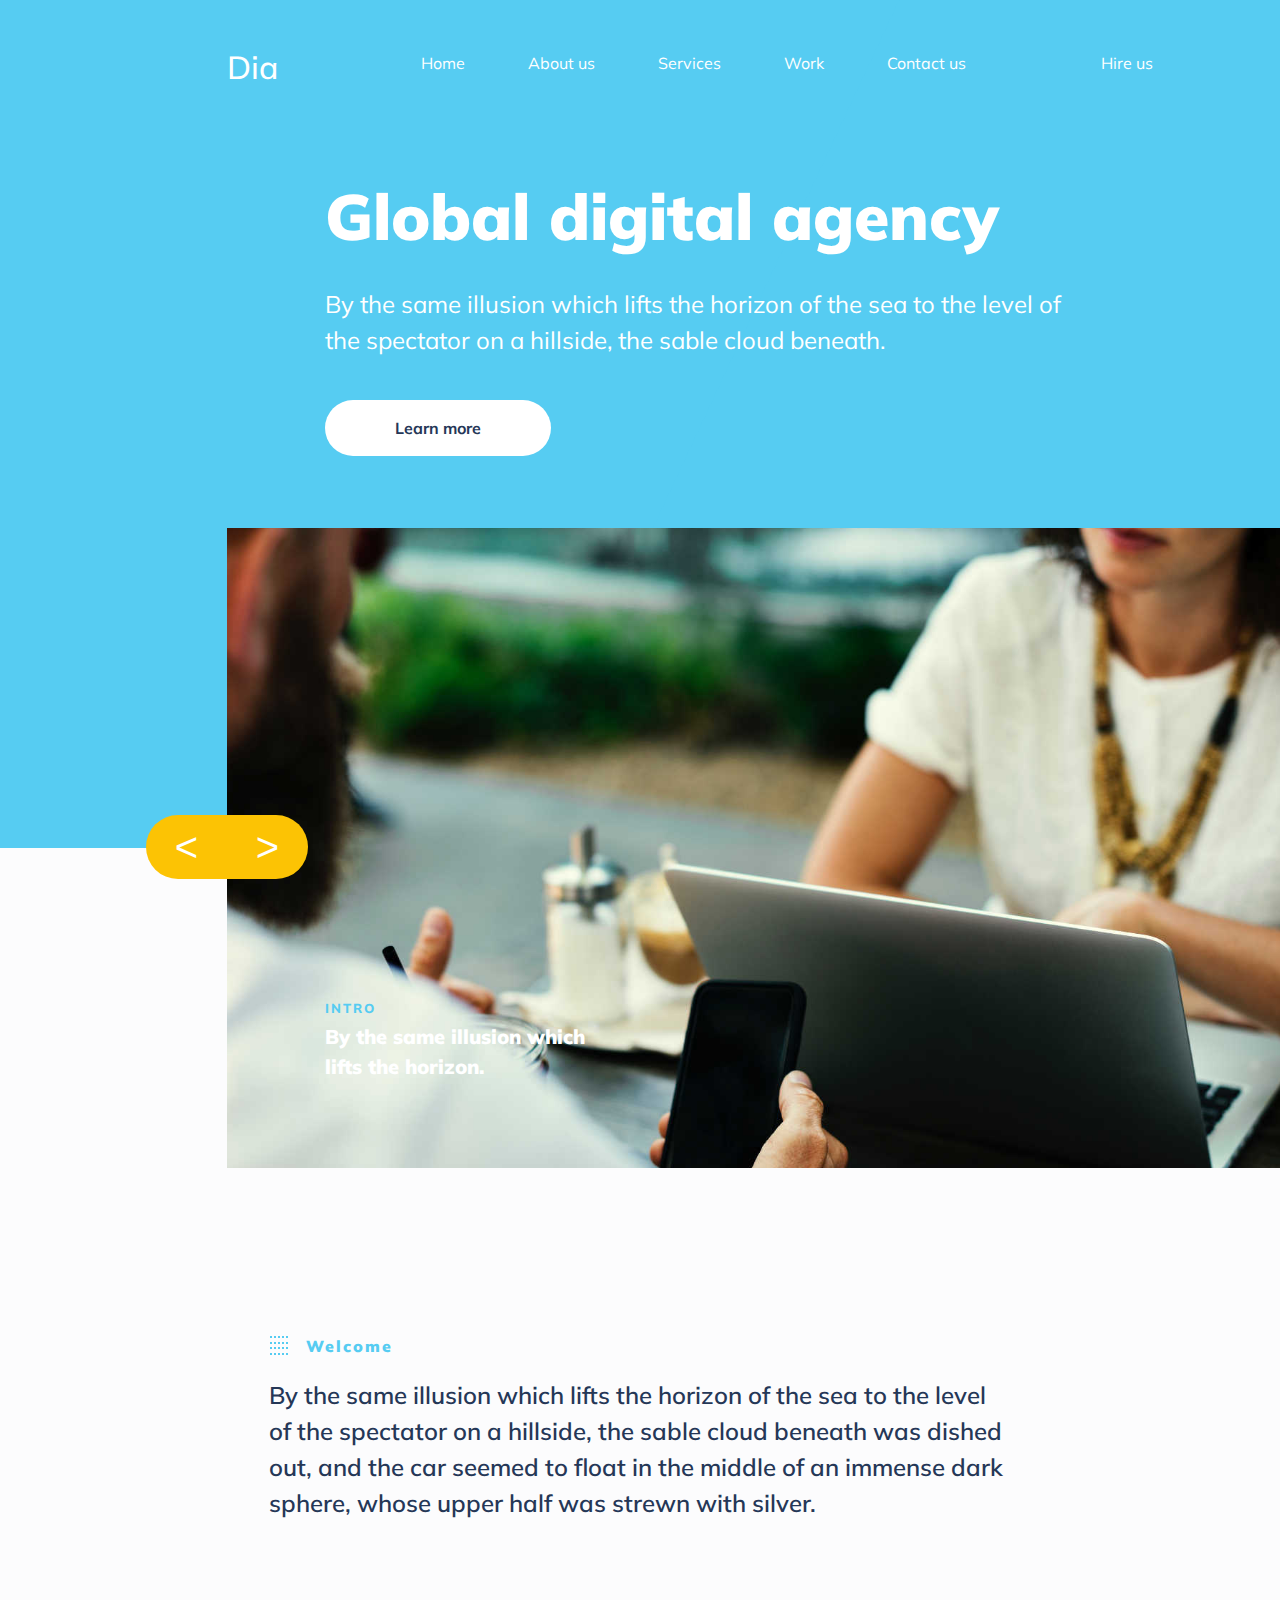
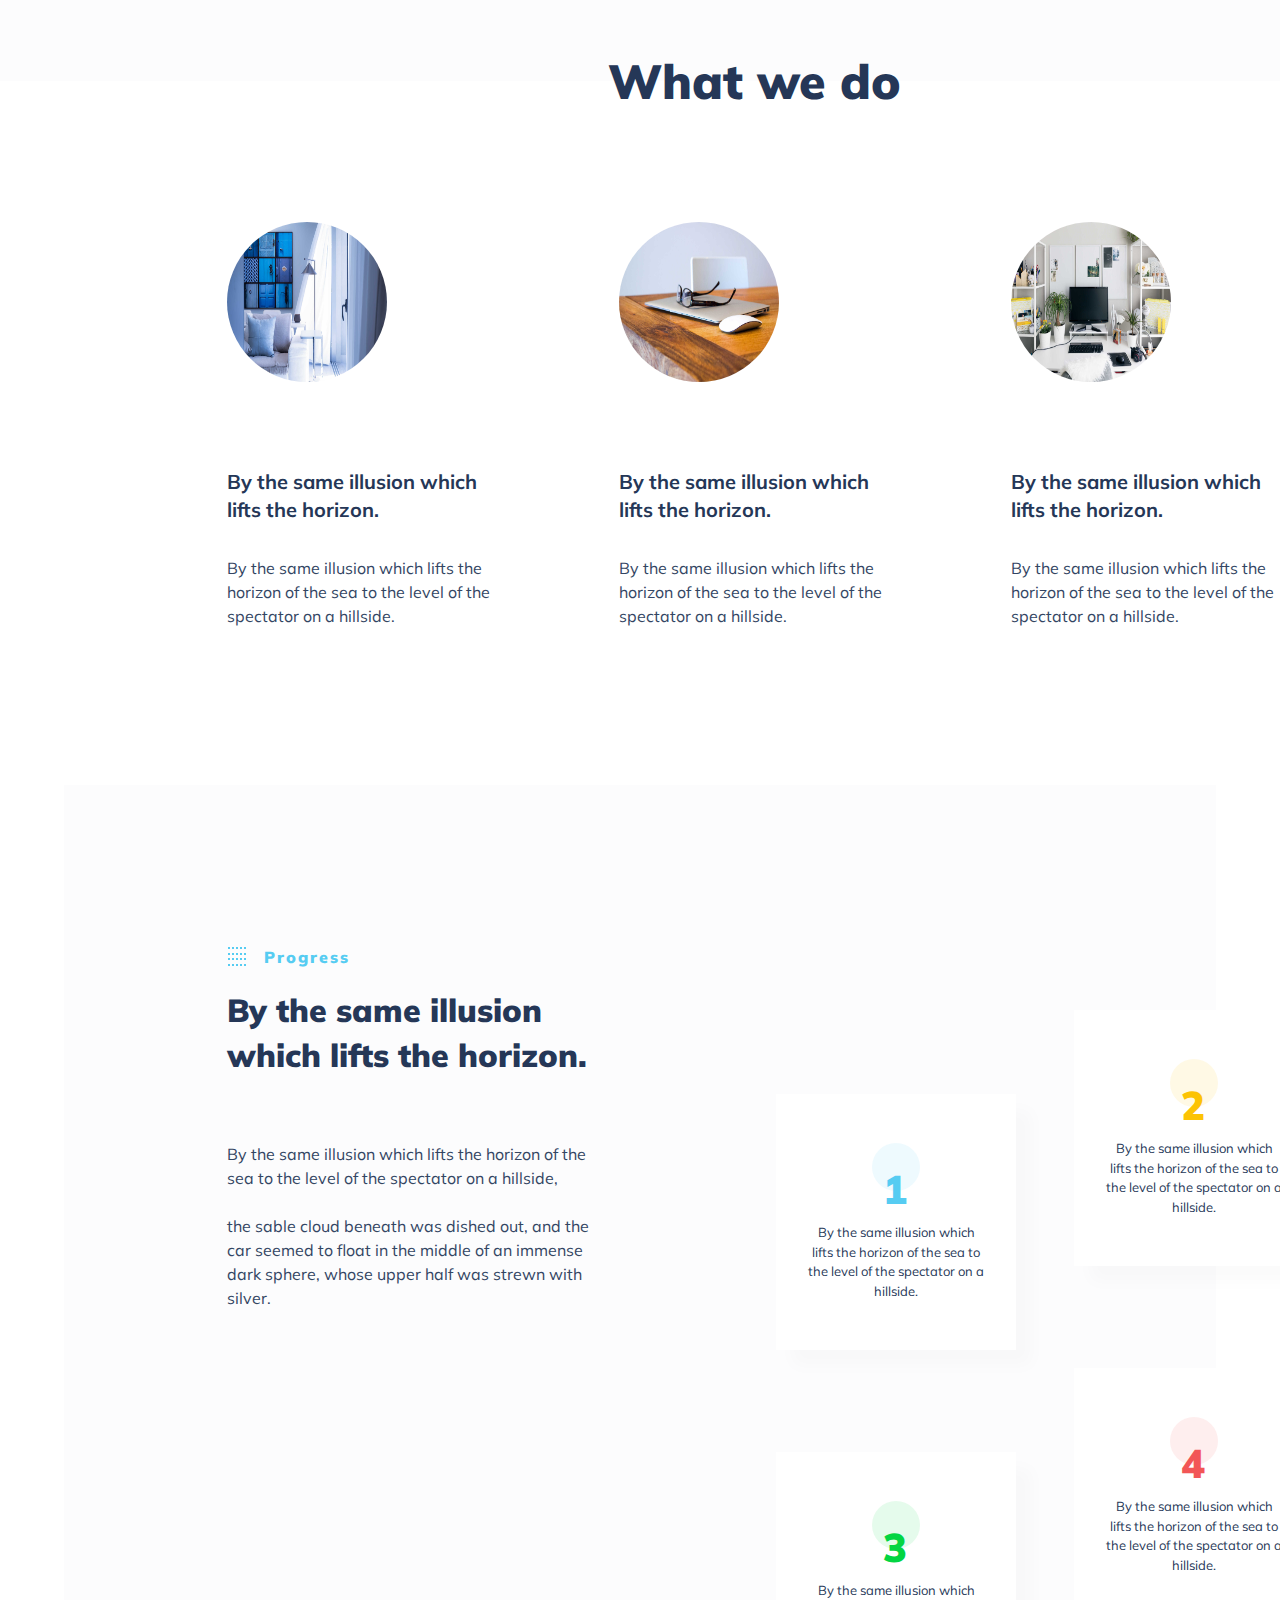
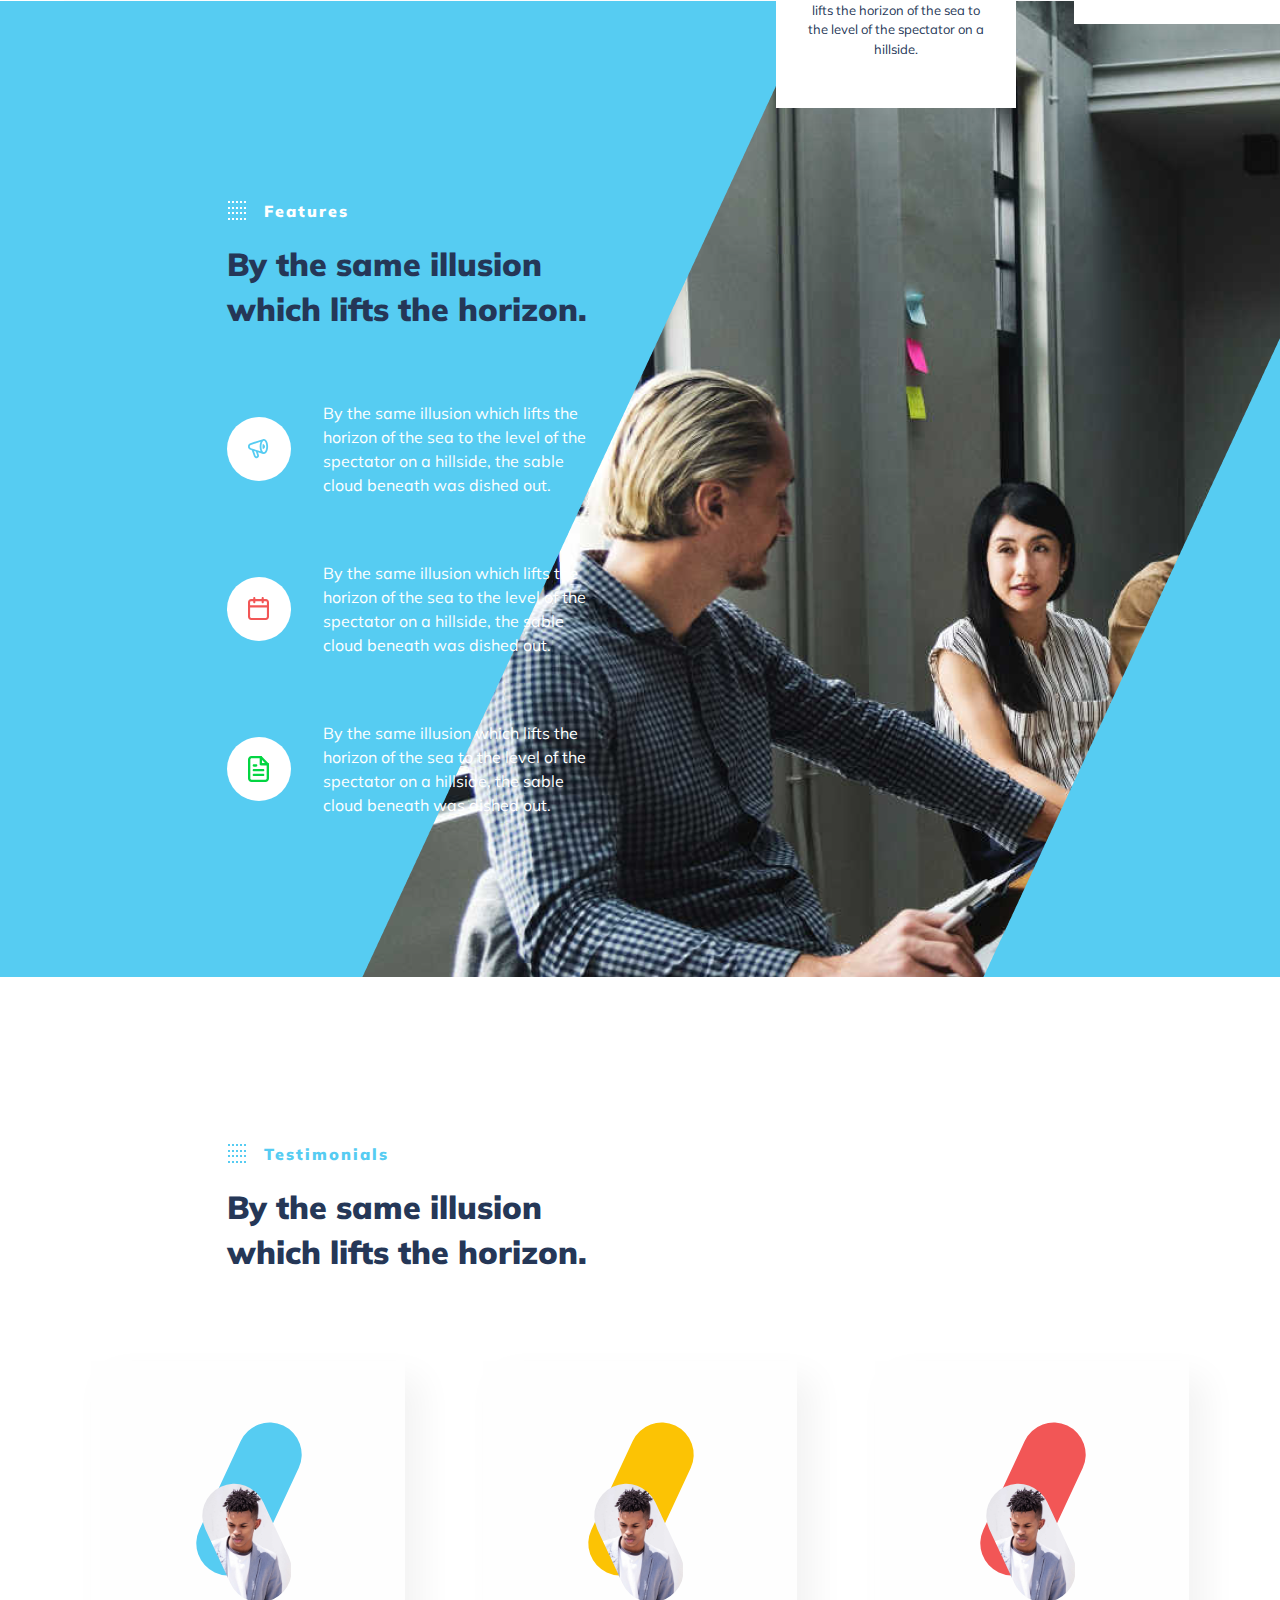
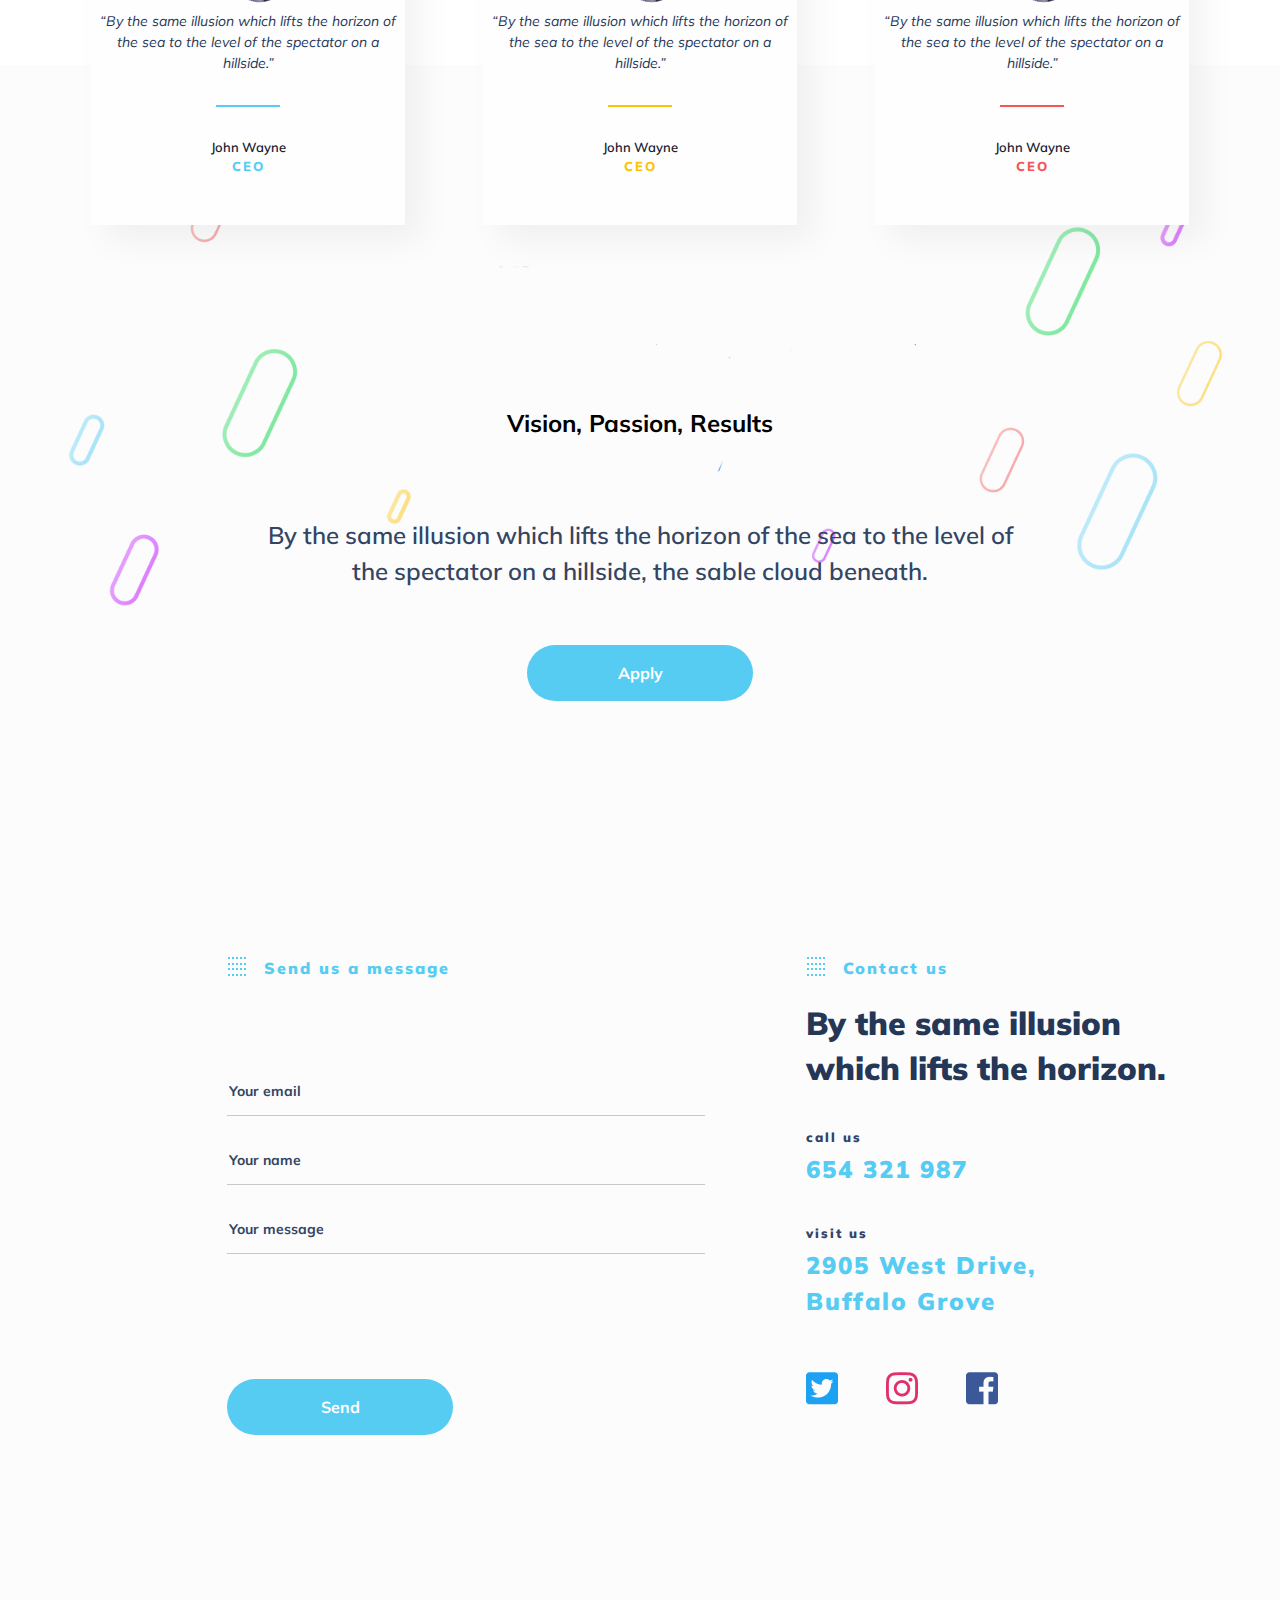
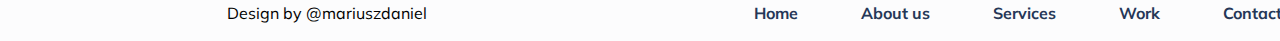
==== src/index.html @ e0211367 "Solution" ====
<!DOCTYPE html>
<html lang="en">
<head>
  <meta charset="UTF-8">
  <meta name="viewport"
    content="width=device-width,
      user-scalable=no,
      initial-scale=1.0,
      maximum-scale=1.0,
      minimum-scale=1.0">
  <meta http-equiv="X=UA-Compatible" content="ie=edge">
  <title>Dia</title>
  <link href="https://fonts.googleapis.com/css?family=Muli:400,600,700,800,900&display=swap" rel="stylesheet">
  <link rel="stylesheet" href="./style.css">
</head>
<body>
  <header class="header">
    <div class="header__box"></div>
    <nav class="nav header__nav">
      <a href="#" class="nav__link">Home</a>
      <a href="#" class="nav__link">About us</a>
      <a href="#" class="nav__link">Services</a>
      <a href="#" class="nav__link">Work</a>
      <a href="#" class="nav__link">Contact us</a>
      <a href="#" class="nav__link">Hire us</a>
    </nav>
    <h1 class="header__heading">Global digital agency</h1>
    <div class="header__text">
      By the same illusion which lifts the horizon of the sea to the level of the spectator on a hillside, the sable cloud beneath.
    </div>
    <div class="header__button">
      <button class="button"><a href="#">Learn more</a></button>
    </div>
    <div class="header__slider slider">
      <img class="slider__image" src="image/header/header.jpg">
      <div class="slider__intro">
        By the same illusion which lifts the horizon.
      </div>
      <div class="slider__buttons">
        <button class="slider__button slider__button_left">&lt;</button>
        <button class="slider__button slider__button_right">&gt;</button>
      </div>
      <div class="header__social-bar social-bar">
          <a href="#" class="social-bar__link">facebook</a>
          <a href="#" class="social-bar__link">twitter</a>
          <a href="#" class="social-bar__link">instagram</a>
      </div>
    </div>
    <div class="header__rotate"></div>
  </header>
  <main>
    <section class="welcome">
      <div class="heading welcome__heading">
        <svg height="21" width="21">
          <g fill="none" stroke="#56CCF2" stroke-width="2">
            <path stroke-dasharray="2,2" d="M1 1 l215 0" />
            <path stroke-dasharray="2,2" d="M1 7 l215 0" />
            <path stroke-dasharray="2,2" d="M1 12 l215 0" />
            <path stroke-dasharray="2,2" d="M1 18 l215 0" />
          </g>
          Sorry, your browser does not support inline SVG.
        </svg>
        <span class="heading__text">Welcome</span>
      </div>
      <div class="welcome__text">
          By the same illusion which lifts the horizon of the sea to the level of the spectator on a hillside, the sable cloud beneath was dished out, and the car seemed to float in the middle of an immense dark sphere, whose upper half was strewn with silver.
      </div>
    </section>
    <section class="">
      <div class="welcome__column column container">
        <div class="column__content">
          <img src="image/welcome/1.jpg" class="column__image" alt="tv">
          <h2 class="column__heading">By the same illusion which lifts the horizon.</h2>
          <p class="column__text">By the same illusion which lifts the horizon of the sea to the level of the spectator on a hillside.</p>
        </div>
        <div class="column__content">
          <img src="image/welcome/2.jpg" class="column__image" alt="laptop">
          <h2 class="column__heading">By the same illusion which lifts the horizon.</h2>
          <p class="column__text">By the same illusion which lifts the horizon of the sea to the level of the spectator on a hillside.</p>
        </div>
        <div class="column__content">
          <img src="image/welcome/3.jpg" class="column__image" alt="laptop">
          <h2 class="column__heading">By the same illusion which lifts the horizon.</h2>
          <p class="column__text">By the same illusion which lifts the horizon of the sea to the level of the spectator on a hillside.</p>
        </div>
      </div>       
    </section>

    <section class="progress">
      <div class="progress__main">
        <div class="heading">
          <svg height="21" width="21">
            <g fill="none" stroke="#56CCF2" stroke-width="2">
              <path stroke-dasharray="2,2" d="M1 1 l215 0" />
              <path stroke-dasharray="2,2" d="M1 7 l215 0" />
              <path stroke-dasharray="2,2" d="M1 12 l215 0" />
              <path stroke-dasharray="2,2" d="M1 18 l215 0" />
            </g>
            Sorry, your browser does not support inline SVG.
          </svg>
          <span class="heading__text">Progress</span>
        </div>
        <h1 class="small-heading progress__heading">By the same illusion which lifts the horizon.</h2>
        <p class="progress__text">By the same illusion which lifts the horizon of the sea to the level of the spectator on a hillside, <br><br>
            the sable cloud beneath was dished out, and the car seemed to float in the middle of an immense dark sphere, whose upper half was strewn with silver.
        </p>
      </div>
      <div class="progress__square-blocks square-blocks">
        <div class="square-blocks__square-block square-block">
          <div class="square-block__id square-block__blue">1</div>
          <div class="square-block__text">By the same illusion which lifts the horizon of the sea to the level of the spectator on a hillside.</div>
        </div>
        <div class="square-blocks__square-block square-block">
          <div class="square-block__id square-block__orange">2</div>
          <div class="square-block__text">By the same illusion which lifts the horizon of the sea to the level of the spectator on a hillside.</div>
        </div>
        <div class="square-blocks__square-block square-block">
          <div class="square-block__id square-block__green">3</div>
          <div class="square-block__text">By the same illusion which lifts the horizon of the sea to the level of the spectator on a hillside.</div>
        </div>
        <div class="square-blocks__square-block square-block">
          <div class="square-block__id square-block__red">4</div>
          <div class="square-block__text">By the same illusion which lifts the horizon of the sea to the level of the spectator on a hillside.</div>
        </div>        
      </div>      
    </section>

    <section class="features container">
        <div class="heading heading__white features__main-heading">
          <svg height="21" width="21">
            <g fill="none" stroke="#fff" stroke-width="2">
              <path stroke-dasharray="2,2" d="M1 1 l215 0" />
              <path stroke-dasharray="2,2" d="M1 7 l215 0" />
              <path stroke-dasharray="2,2" d="M1 12 l215 0" />
              <path stroke-dasharray="2,2" d="M1 18 l215 0" />
            </g>
            Sorry, your browser does not support inline SVG.
          </svg>
          <span class="heading__text">Features</span>
        </div>
        <h1 class="small-heading features__heading">By the same illusion which lifts the horizon.</h2>
        <div class="features__content">
          <div class="features__picktogram picktogram picktogram__union"></div>
          <div class="features__text">By the same illusion which lifts the horizon of the sea to the level of the spectator on a hillside, the sable cloud beneath was dished out.</div>
        </div>
        <div class="features__content">
          <div class="features__picktogram picktogram picktogram__calendar"></div>
          <div class="features__text">By the same illusion which lifts the horizon of the sea to the level of the spectator on a hillside, the sable cloud beneath was dished out.</div>
        </div>
        <div class="features__content">
          <div class="features__picktogram picktogram picktogram__file-text"></div>
          <div class="features__text">By the same illusion which lifts the horizon of the sea to the level of the spectator on a hillside, the sable cloud beneath was dished out.</div>
        </div>
    </section>
    <section class="testimonials">
      <div class="heading testimonials__main-heading container">
        <svg height="21" width="21">
          <g fill="none" stroke="#56CCF2" stroke-width="2">
            <path stroke-dasharray="2,2" d="M1 1 l215 0" />
            <path stroke-dasharray="2,2" d="M1 7 l215 0" />
            <path stroke-dasharray="2,2" d="M1 12 l215 0" />
            <path stroke-dasharray="2,2" d="M1 18 l215 0" />
          </g>
          Sorry, your browser does not support inline SVG.
        </svg>
        <span class="heading__text">Testimonials</span>
      </div>
      <h1 class="small-heading testimonials__heading container">By the same illusion which lifts the horizon.</h2>      
      <div class="people testimonials__people">
        <div class="people__card card">
          <div class="card__image">
            <div class="card__photo">
              <img src="image/testimonials/1.jpg" alt="John Wayne">             
            </div>
            <div class="card__decore card__blue"></div>
          </div>
          <div class="card__text">“By the same illusion which lifts the horizon of the sea to the level of the spectator on a hillside.”</div>
          <div class="card__line card__blue"></div>
          <p class="card__name">John Wayne</p>
          <p class="card__position card__blue">CEO</p>
        </div>
      
      <div class="people__card card">
        <div class="card__image">
          <div class="card__photo">
            <img src="image/testimonials/1.jpg" alt="John Wayne">            
          </div>          
          <div class="card__decore card__orange"></div>
        </div>
        <div class="card__text">“By the same illusion which lifts the horizon of the sea to the level of the spectator on a hillside.”</div>
        <div class="card__line card__orange"></div>
        <p class="card__name">John Wayne</p>
        <p class="card__position card__orange">CEO</p>
      </div>
      <div class="people__card card">
        <div class="card__image">
          <div class="card__photo">
            <img src="image/testimonials/1.jpg" alt="John Wayne">            
          </div>
          <div class="card__decore card__red"></div>
        </div>
        <div class="card__text">“By the same illusion which lifts the horizon of the sea to the level of the spectator on a hillside.”</div>
        <div class="card__line card__red"></div>
        <p class="card__name">John Wayne</p>
        <p class="card__position card__red">CEO</p>
      </div>  
    </div>          
    </section>
    <section class="apply">
      <h2 class="apply__heading">
        Vision, Passion, Results
      </h2>
      <div class="apply__text">
        By the same illusion which lifts the horizon of the sea to the level of
        the spectator on a hillside, the sable cloud beneath.
      </div>
      <button class="button"><a href="#">Apply</a></button>
    </section>
  </main>
  <footer class="footer container">
    <div class="footer__contact">
      <div class="heading footer__left-heading">
        <svg height="21" width="21">
          <g fill="none" stroke="#56CCF2" stroke-width="2">
            <path stroke-dasharray="2,2" d="M1 1 l215 0" />
            <path stroke-dasharray="2,2" d="M1 7 l215 0" />
            <path stroke-dasharray="2,2" d="M1 12 l215 0" />
            <path stroke-dasharray="2,2" d="M1 18 l215 0" />
          </g>
          Sorry, your browser does not support inline SVG.
        </svg>
        <span class="heading__text">Send us a message</span>
      </div>
      <form action="" class="form footer__form">
        <input type="email" class="form__input" placeholder="Your email">
        <input type="text" class="form__input" placeholder="Your name">
        <input type="text" class="form__input" placeholder="Your message">
        <button type="submit"  class="button footer__button">Send</button>
      </form>
    </div>
    <div class="footer__info">
      <div class="heading footer__right-heading">
        <svg height="21" width="21">
          <g fill="none" stroke="#56CCF2" stroke-width="2">
            <path stroke-dasharray="2,2" d="M1 1 l215 0" />
            <path stroke-dasharray="2,2" d="M1 7 l215 0" />
            <path stroke-dasharray="2,2" d="M1 12 l215 0" />
            <path stroke-dasharray="2,2" d="M1 18 l215 0" />
          </g>
          Sorry, your browser does not support inline SVG.
          </svg>
        <span class="heading__text">Contact us</span>
      </div>
      <h1 class="small-heading footer__heading">By the same illusion which lifts the horizon.</h2>      
      <p class="footer__item">
      <span class="footer__item-heading">call us</span>
      <br>
      654 321 987
      </p>
      <p class="footer__item">
        <span class="footer__item-heading">visit us</span>
        <br>
        2905 West Drive, 
        <br>Buffalo Grove
      </p>
      <div class="social-networks">
        <img src="image/footer/twitter-icon.png" alt="">
        <img src="image/footer/instagram-icon.png" alt="">
        <img src="image/footer/facebook-icon.png" alt="">
      </div>
    </div>
    <div class="footer__line">
      <p class="copyright">Design by @mariuszdaniel</p>
      <nav class="footer__nav">
        <ul>
          <li><a href="#">Home</a></li>
          <li><a href="#">About&nbsp;us</a></li>
          <li><a href="#">Services</a></li>
          <li><a href="#">Work</a></li>
          <li><a href="#">Contact&nbsp;us</a></li>
        </ul>
      </nav>
    </div>   
  </footer>
</body>
</html>
---- src/style.css ----
body {
  margin: 0;
  font-family: "Muli", sans-serif;
  line-height: 1.5;
  background-color: #fcfcfd;
}

a {
  text-decoration: none;
}

.container {
  padding-left: 227px;
}

.header {
  position: relative;
  flex-direction: column;
  align-items: center;
  color: #fff;
  line-height: 1.5;
  font-size: 24px;
  height: 1283px;
}
.header__nav {
  margin-top: 51px;
  margin-bottom: 85px;
  margin-left: 227px;
}
.header__nav::before {
  content: "Dia";
  font-size: 32px;
  font-weight: 500;
  margin-right: 143px;
  line-height: 1;
}
.header__heading {
  font-size: 64px;
  font-weight: 900;
  margin-bottom: 22px;
  margin-left: 325px;
}
.header__text {
  max-width: 754px;
  margin-left: 325px;
}
.header__button {
  margin-top: 42px;
  margin-left: 325px;
}
.header__button > .button {
  background-color: #fff;
}
.header__button > .button > a {
  color: #253757;
  font-family: "Muli", sans-serif;
  font-weight: bold;
}
.header__box {
  background-color: #56ccf2;
  height: 848px;
  width: 1029px;
  position: absolute;
  left: 0;
  top: -51px;
  z-index: -1;
}
.header__rotate {
  position: absolute;
  left: 583px;
  top: 627px;
  height: 600px;
  width: 1109px;
  transform: rotate(-65deg);
  transform-origin: top left;
  background-color: #56ccf2;
  z-index: -1;
}
.header__slider {
  position: absolute;
  width: 1146px;
  height: 640px;
  left: 227px;
  top: 477px;
}
.header__social-bar {
  position: absolute;
  top: 299px;
  left: 989px;
  width: 416px;
  height: 19px;
  transform: rotate(90deg);
}

.slider__image {
  position: relative;
  object-fit: cover;
  width: 100%;
  height: 100%;
}
.slider__intro {
  position: absolute;
  left: 98px;
  bottom: 86px;
  width: 264px;
  font-size: 20px;
  font-weight: 900;
}
.slider__intro::before {
  content: "Intro";
  font-size: 13px;
  font-weight: 800;
  line-height: 1.5;
  color: #56ccf2;
  letter-spacing: 2px;
  text-transform: uppercase;
  position: absolute;
  top: -23px;
}
.slider__buttons {
  position: absolute;
  width: 162px;
  height: 64px;
  border-radius: 50px;
  z-index: 1;
  left: -81px;
  top: 287px;
  display: flex;
}
.slider__button {
  width: 50%;
  border: none;
  background-color: #fcc304;
  color: #fff;
  font-size: 40px;
}
.slider__button:first-child {
  border-radius: 50px 0 0 50px;
}
.slider__button:last-child {
  border-radius: 0 50px 50px 0;
}

.welcome {
  display: flex;
  flex-direction: column;
  align-items: center;
}
.welcome__heading {
  width: 742px;
}
.welcome__text {
  max-width: 742px;
  font-size: 24px;
  color: #253757;
  font-weight: 600;
  margin-bottom: 160px;
}

.progress {
  border-left: 64px solid #fff;
  border-right: 64px solid #fff;
  padding-left: 163px;
  height: 816px;
  display: grid;
  grid-template-columns: auto auto;
  grid-gap: 187px;
}
.progress__main {
  padding-top: 160px;
  width: 362px;
}
.progress__heading {
  margin-top: 19px;
  margin-bottom: 64px;
}
.progress__text {
  font-size: 16px;
  color: #334563;
}

.features {
  height: 976px;
  background-color: #56ccf2;
  background-image: url(image/features/Bg-features.png);
  background-position: right;
  background-repeat: no-repeat;
}
.features__main-heading {
  padding-top: 198px;
}
.features__heading {
  margin-top: 19px;
  margin-bottom: 69px;
}
.features__content {
  display: flex;
  align-items: center;
  margin-bottom: 64px;
}
.features__picktogram {
  width: 64px;
  height: 64px;
  border-radius: 50%;
  background-color: #fff;
  margin-right: 32px;
}
.features__text {
  width: 263px;
  font-size: 16px;
  color: #fff;
}

.testimonials {
  height: 688px;
  background-color: #fff;
}
.testimonials__main-heading {
  padding-top: 165px;
}
.testimonials__heading {
  margin-top: 19px;
  margin-bottom: 86px;
}

.apply {
  background-color: #fcfcfd;
  background-image: url(image/footer/footer.png);
  background-repeat: no-repeat;
  background-position: 0 60px;
  background-size: contain;
  text-align: center;
  padding-top: 320px;
  padding-bottom: 255px;
  display: flex;
  flex-direction: column;
  align-items: center;
}
.apply__text {
  max-width: 754px;
  font-size: 24px;
  font-weight: 600;
  color: #334563;
  margin: 56px 0;
}
.apply > .button {
  background-color: #56ccf2;
}
.apply > .button > a {
  color: #fff;
  font-family: "Muli", sans-serif;
  font-weight: bold;
  font-size: 16px;
}

.form__input {
  display: block;
  width: 100%;
  line-height: 46px;
  margin-bottom: 20px;
  font-family: "Muli", sans-serif;
  font-size: 14px;
  font-weight: bold;
  color: #152032;
  background: none;
  border: none;
  border-bottom: 1px solid #c8c8c8;
}
.form__input::placeholder {
  color: #334563;
}

.nav {
  display: flex;
  justify-content: flex-start;
  font-size: 16px;
}
.nav__link {
  color: #fff;
  margin-right: 63px;
}
.nav__link:last-child {
  margin-right: 0;
  margin-left: 72px;
}
.nav__link:hover {
  border-bottom: 4px solid #fcc304;
}

.social-bar {
  display: flex;
  justify-content: space-between;
}
.social-bar__link {
  font-size: 13px;
  line-height: 1.5;
  letter-spacing: 2px;
  text-transform: uppercase;
  font-weight: 800;
  color: #253757;
}

.button {
  margin: 0;
  padding: 0;
  font-size: 16px;
  border-width: 0;
  border-radius: 64px;
  width: 226px;
  height: 56px;
}

.heading {
  display: flex;
  font-size: 16px;
  align-items: center;
  letter-spacing: 2px;
  justify-content: flex-start;
  color: #56ccf2;
  font-weight: 900;
  margin-bottom: 19px;
}
.heading__white {
  color: white;
}
.heading__text {
  padding-left: 16px;
  line-height: 24px;
}

.small-heading {
  width: 362px;
  font-size: 32px;
  line-height: 1.4;
  font-weight: 900;
  color: #253757;
}

.column {
  display: flex;
  align-items: center;
  position: relative;
  background-color: #fff;
  width: 100%;
  height: 704px;
}
.column__content {
  width: 264px;
  flex-direction: column;
  margin-right: 128px;
}
.column__content:last-child {
  margin-right: 0;
}
.column__image {
  width: 160px;
  height: 160px;
  margin-bottom: 64px;
  border-radius: 50%;
}
.column__heading {
  font-size: 20px;
  line-height: 1.4;
  color: #253757;
}
.column__text {
  font-size: 16px;
  color: #334563;
  margin-top: 32px;
}
.column::before {
  content: "What we do";
  font-size: 48px;
  line-height: 1;
  color: #253757;
  position: absolute;
  top: -24px;
  left: calc(50% - 280px);
  font-weight: 900;
  text-align: center;
  width: 561px;
}

.square-blocks {
  display: grid;
  grid-template-columns: 240px 240px;
  grid-template-rows: 340px 340px;
  grid-gap: 18px 58px;
  padding-top: 225px;
}

.square-block {
  display: flex;
  flex-direction: column;
  justify-content: center;
  align-items: center;
  height: 256px;
  width: 240px;
  background: #fff;
  box-shadow: 16px 16px 16px rgba(0, 0, 0, 0.02);
  z-index: 2;
}
.square-block:nth-child(odd) {
  align-self: flex-end;
}
.square-block__id {
  height: 48px;
  width: 48px;
  border-radius: 50%;
  margin-bottom: 32px;
  font-size: 40px;
  font-weight: 900;
  font-style: black;
  line-height: 92px;
  text-align: center;
  letter-spacing: 2px;
}
.square-block__blue {
  background-color: rgba(86, 204, 242, 0.1);
  color: #56ccf2;
}
.square-block__orange {
  background-color: rgba(252, 195, 4, 0.1);
  color: #fcc304;
}
.square-block__green {
  background-color: rgba(3, 213, 66, 0.1);
  color: #03d542;
}
.square-block__red {
  background-color: rgba(242, 86, 86, 0.1);
  color: #f25656;
}
.square-block__text {
  width: 176px;
  font-size: 13px;
  color: #253757;
  text-align: center;
}

.picktogram {
  background-position: center;
  background-size: 33%;
  background-repeat: no-repeat;
}
.picktogram__union {
  background-image: url(image/features/Union.svg);
}
.picktogram__calendar {
  background-image: url(image/features/calendar.svg);
}
.picktogram__file-text {
  background-image: url(image/features/file-text.svg);
}

.people {
  display: grid;
  grid-template-columns: repeat(3, 314px);
  grid-gap: 78px;
  justify-content: center;
}

.card {
  position: relative;
  width: 314px;
  height: 464px;
  background-color: #fefefe;
  box-shadow: 16px 16px 32px rgba(0, 0, 0, 0.05);
  text-align: center;
  display: flex;
  flex-direction: column;
  justify-content: center;
  align-items: center;
}
.card__image {
  position: relative;
  height: 196px;
  width: 126px;
}
.card__photo {
  position: absolute;
  bottom: 0;
  left: 30px;
  z-index: 2;
  height: 124px;
  width: 64px;
  overflow: hidden;
  border-radius: 500px;
  transform-origin: center;
  transform: rotate(-25deg);
}
.card__photo img {
  transform-origin: center;
  transform: rotate(25deg) scale(-1, 1);
  height: 120%;
  position: absolute;
  top: -10px;
  left: -25px;
}
.card__text {
  margin-top: 6px;
  font-size: 14px;
  color: #253757;
  font-style: italic;
}
.card p {
  margin: 0;
}
.card__decore {
  height: 162px;
  width: 64px;
  border-radius: 500px;
  transform: rotate(25deg);
  position: absolute;
  bottom: 25px;
  right: 30px;
}
.card__line {
  width: 64px;
  height: 2px;
  margin: 31px;
}
.card__blue {
  background-color: #56ccf2;
  color: #56ccf2;
}
.card__orange {
  background-color: #fcc304;
  color: #fcc304;
}
.card__red {
  background-color: #f25656;
  color: #f25656;
}
.card__name {
  font-size: 13px;
  font-weight: 600;
  color: #152032;
}
.card__position {
  background-color: #fefefe;
  font-size: 13px;
  font-weight: 800;
  text-transform: uppercase;
  letter-spacing: 2px;
}

.social-networks {
  margin-top: 53px;
  width: 192px;
  display: flex;
  justify-content: space-between;
}

.footer {
  display: flex;
  flex-wrap: wrap;
  max-width: 1146px;
}
.footer__contact {
  width: 45%;
}
.footer__form {
  padding-top: 68px;
  margin-bottom: 150px;
}
.footer__button {
  margin-top: 105px;
  font-size: 16px;
  background-color: #56ccf2;
  color: #fff;
  font-family: "Muli", sans-serif;
  font-weight: bold;
  font-size: 16px;
}
.footer__info {
  width: 40%;
  margin-left: calc(10%);
}
.footer__item {
  font-size: 24px;
  font-weight: 900;
  letter-spacing: 2px;
  color: #56ccf2;
}
.footer__item-heading {
  font-size: 13px;
  font-weight: 900;
  color: #334563;
}
.footer__line {
  display: flex;
  justify-content: space-between;
  width: 100%;
}
.footer__copyright {
  width: 50%;
  white-space: nowrap;
}
.footer__nav {
  width: 50%;
}
.footer__nav ul {
  list-style: none;
  display: flex;
  padding: 0;
}
.footer__nav ul li {
  margin-right: 63px;
}
.footer__nav ul li a {
  text-decoration: none;
  font-weight: bold;
  font-size: 16px;
  line-height: 150%;
  color: #253757;
}
.footer__nav ul li:last-child {
  margin-right: 0;
}

@media screen and (max-width: 1200px) {
  .container {
    padding-left: 10px;
  }

  .progress {
    padding-left: 0;
  }

  .header__rotate, .header__social-bar {
    display: none;
  }
  .header__box {
    width: 100%;
  }
  .header__slider {
    left: 10px;
    width: 95%;
  }
}
@media screen and (max-width: 1024px) {
  .column__content {
    margin-right: 28px;
  }

  .progress {
    grid-gap: 28px;
  }

  .people {
    grid-gap: 28px;
  }
}
@media screen and (max-width: 900px) {
  .progress {
    grid-template-columns: auto;
    height: auto;
  }

  .square-blocks {
    padding-top: 0;
  }

  .features {
    background-image: none;
  }

  .testimonials {
    height: auto;
  }

  .apply {
    padding: 10px;
  }

  .people {
    grid-template-columns: auto;
  }

  .header__heading {
    margin-left: 10px;
    text-align: center;
  }
  .header__text {
    display: none;
  }
  .header__button {
    display: none;
  }
  .header__nav {
    margin-left: 20px;
  }

  .footer__heading {
    width: 100%;
  }
  .footer__nav {
    display: none;
  }

  .nav {
    flex-direction: column;
    justify-content: center;
    margin-bottom: 51px;
  }
  .nav__link:last-child {
    margin-left: 0;
  }
}
@media screen and (max-width: 362px) {
  .footer {
    flex-direction: column;
  }

  .small-heading {
    width: 100%;
  }

  .square-blocks {
    grid-template-columns: 240px;
    grid-template-rows: repeat(4, 256px);
  }

  .progress {
    border: none;
  }
  .progress__main {
    width: 100%;
  }

  .column {
    flex-direction: column;
    height: 100%;
    padding-top: 28px;
  }

  .header__heading {
    margin: 10px;
    font-size: 48px;
  }
}

/*# sourceMappingURL=style.css.map */
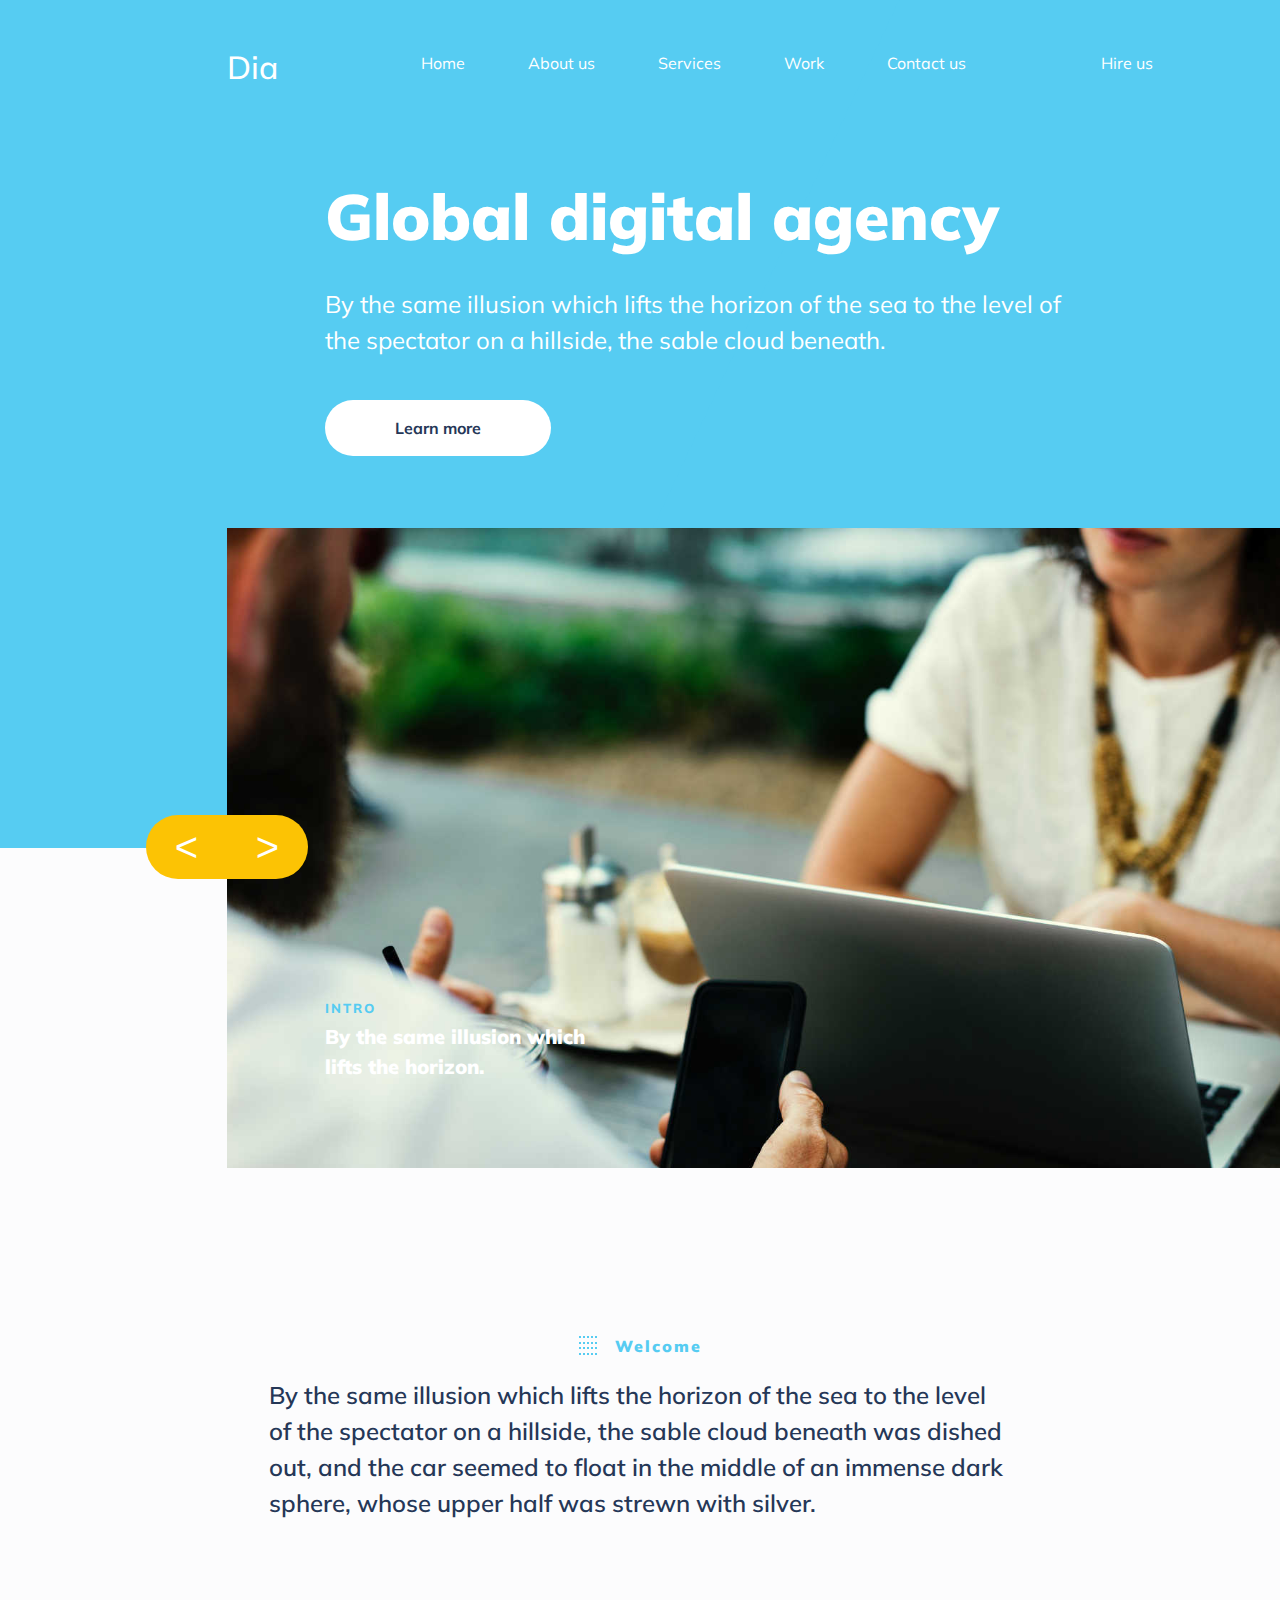
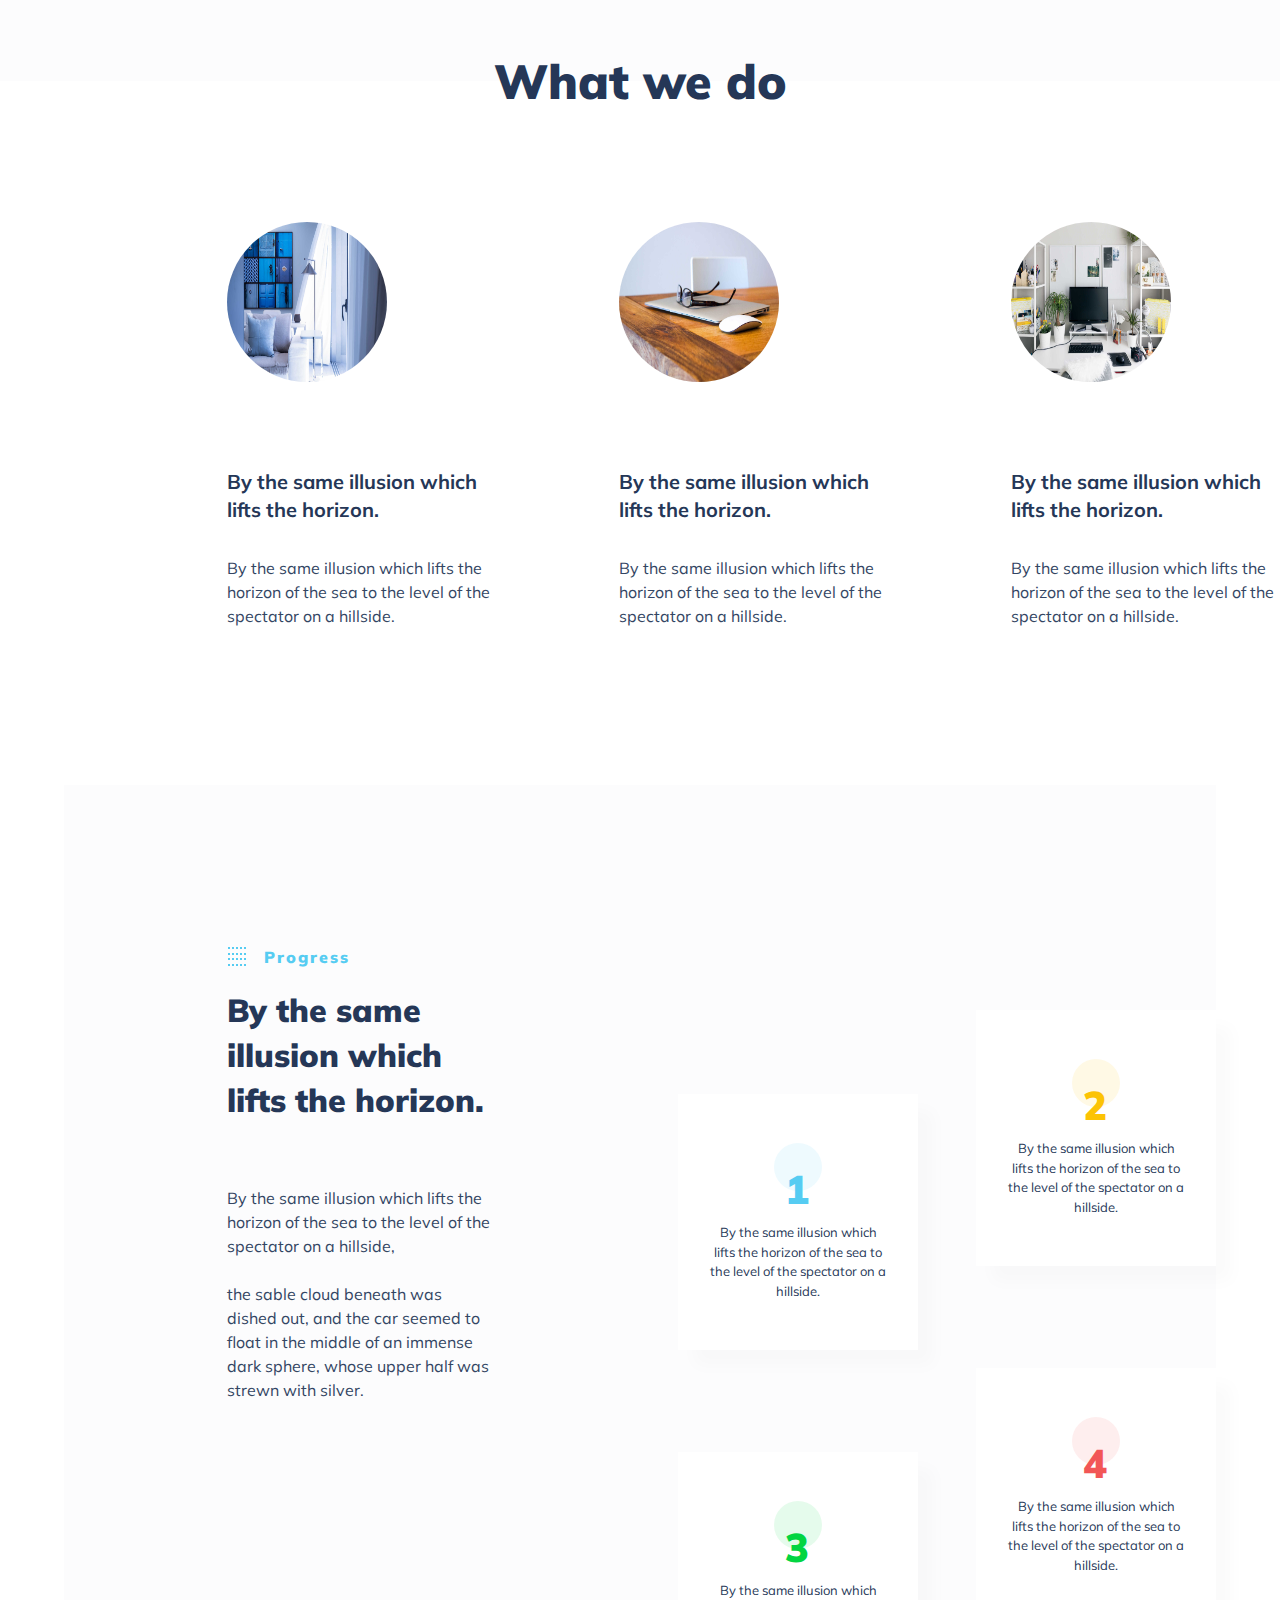
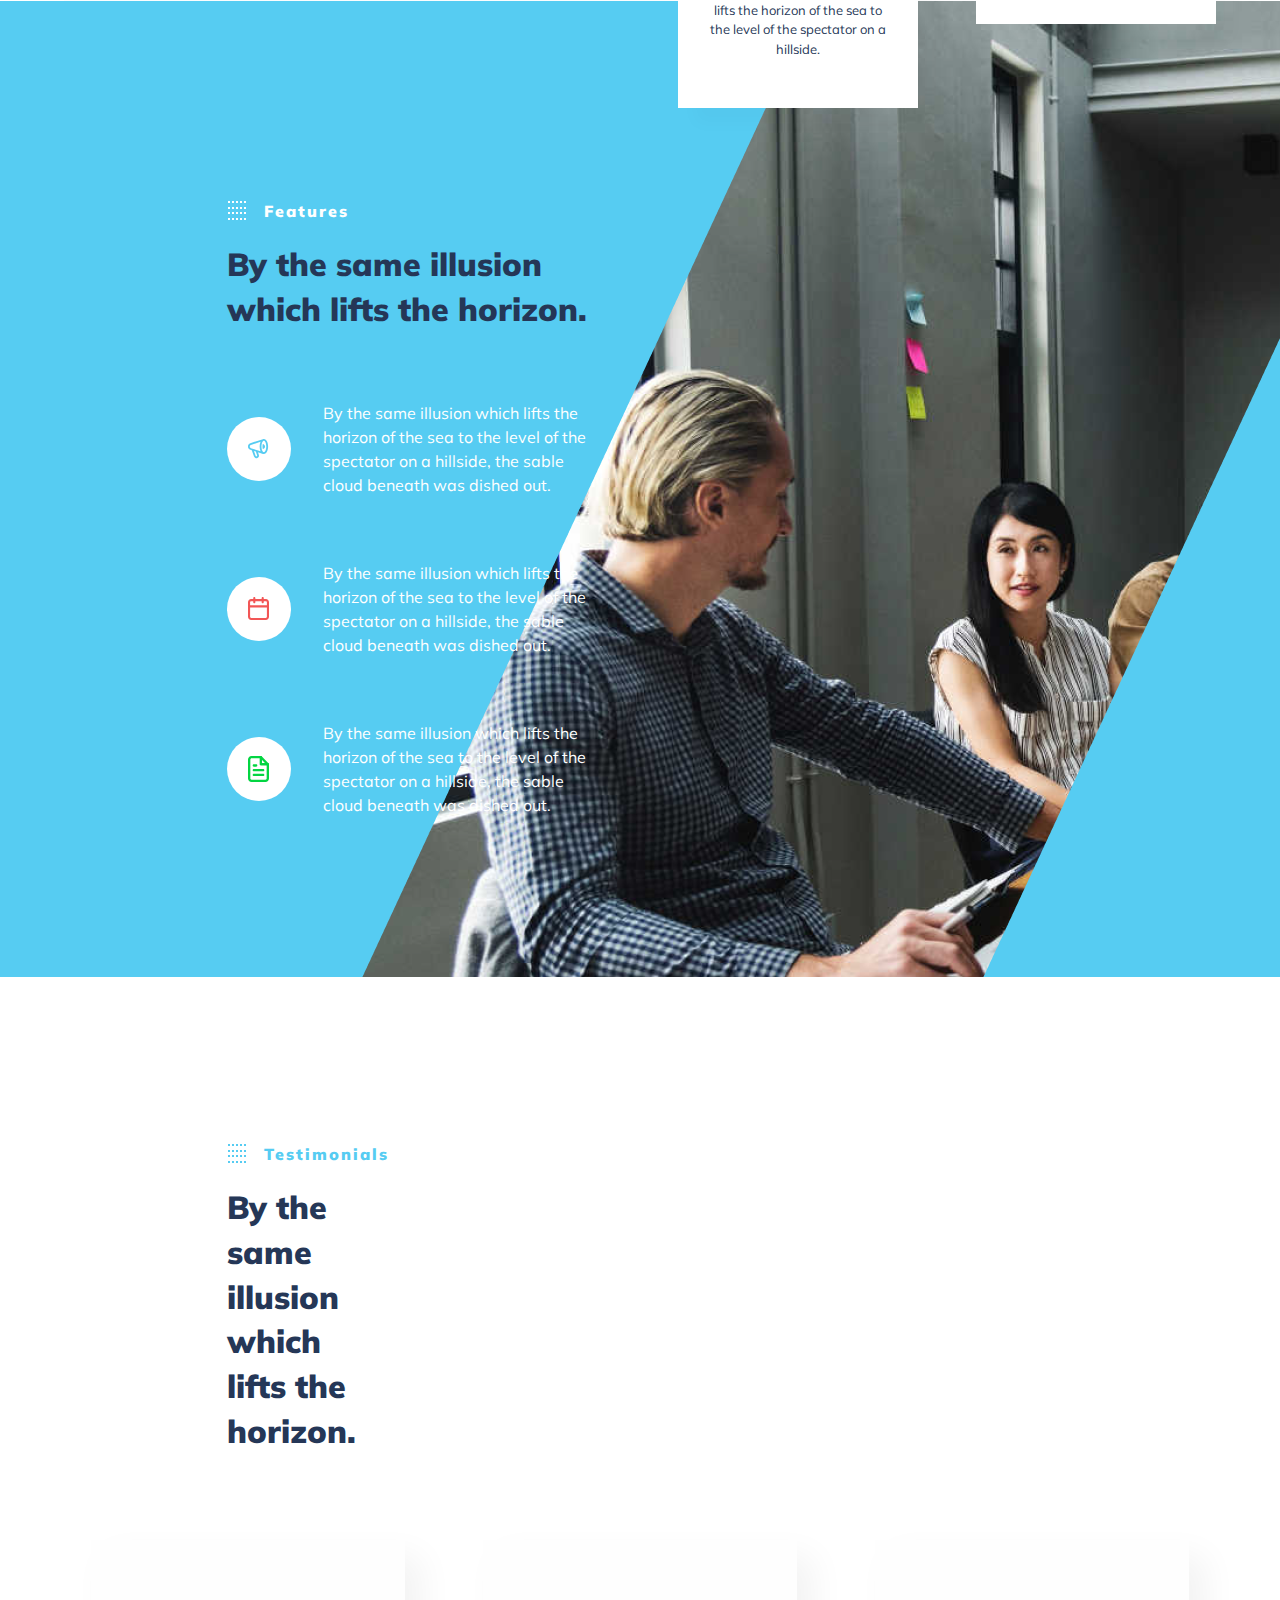
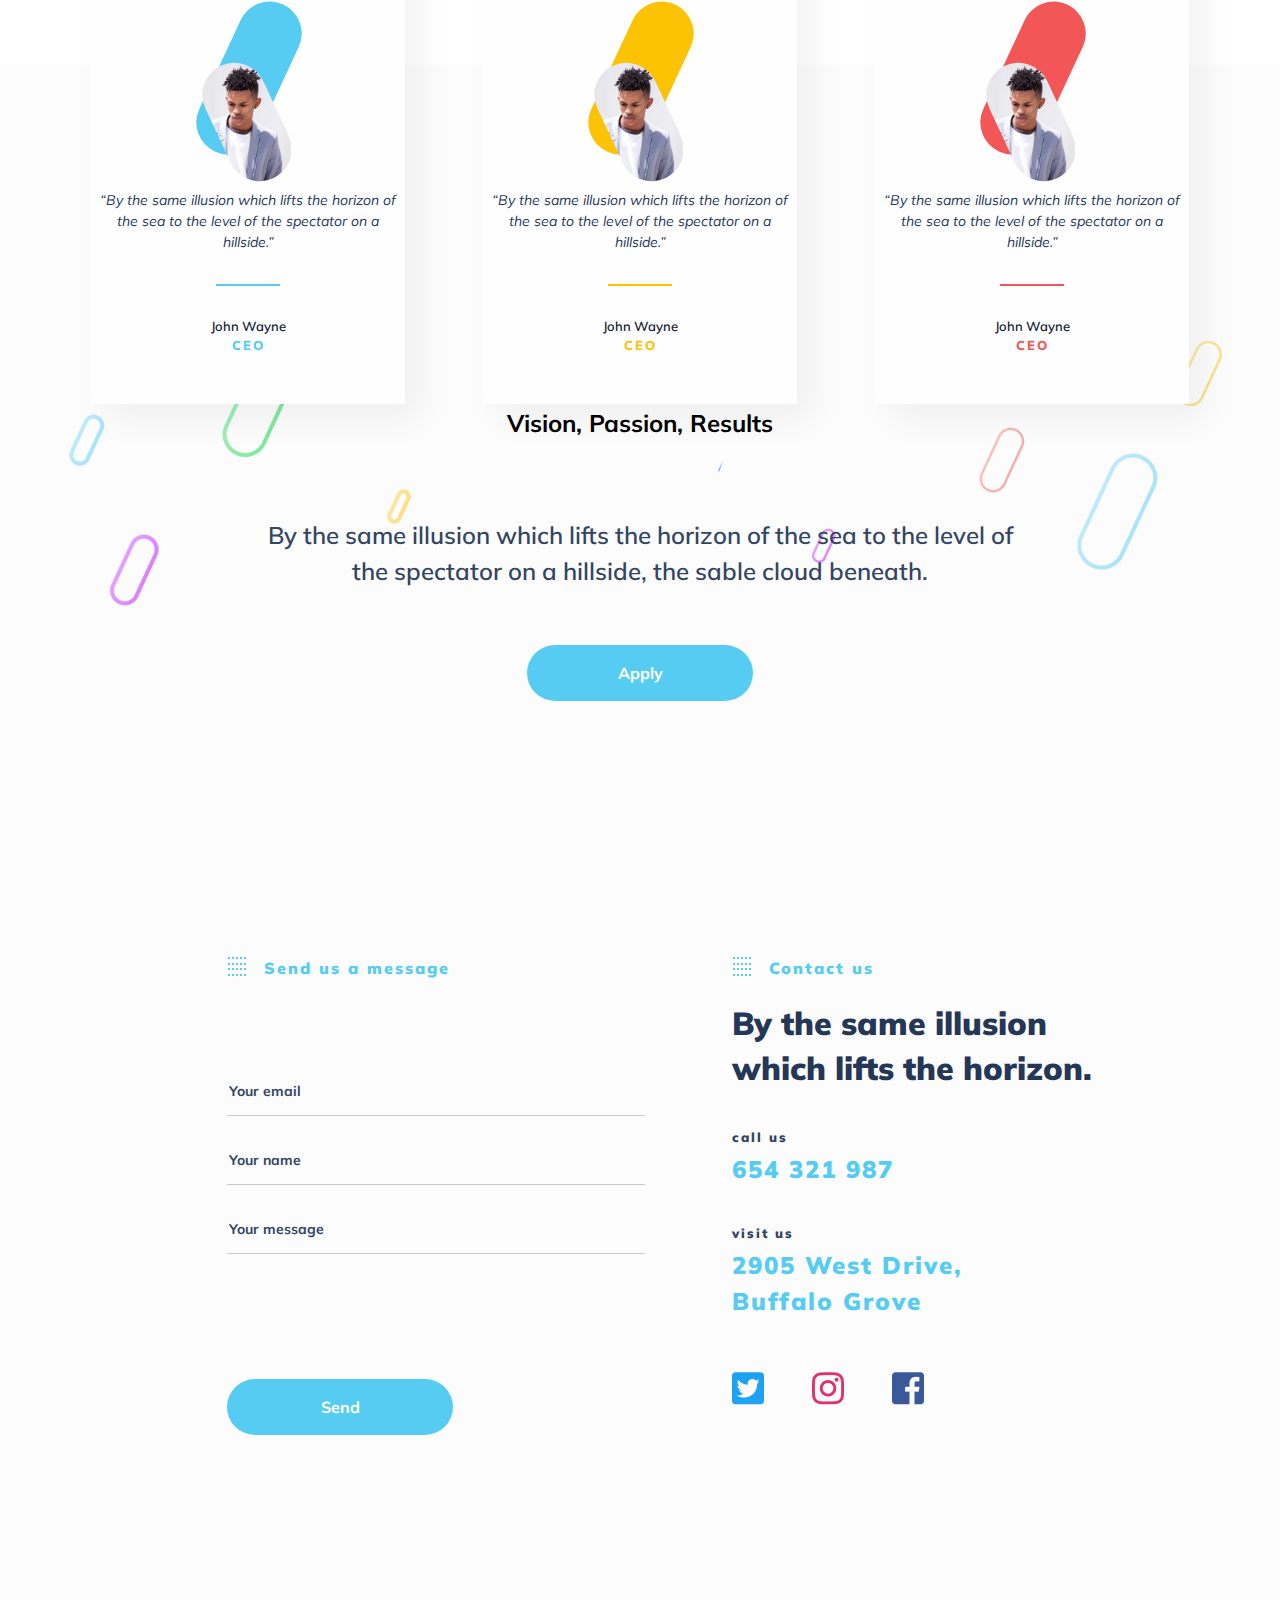
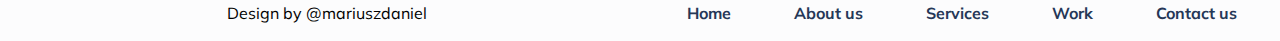
==== commit 389f732b: "fix some small size eashue" ====
--- a/src/index.html
+++ b/src/index.html
@@ -14,6 +14,7 @@
   <link rel="stylesheet" href="./style.css">
 </head>
 <body>
+  <contaner class="contant">
   <header class="header">
     <div class="header__box"></div>
     <nav class="nav header__nav">
@@ -282,6 +283,7 @@
       </nav>
     </div>   
   </footer>
+  </contaner>
 </body>
 </html>
 
--- a/src/style.css
+++ b/src/style.css
@@ -3,6 +3,12 @@
   font-family: "Muli", sans-serif;
   line-height: 1.5;
   background-color: #fcfcfd;
+  display: flex;
+}
+
+.contant {
+  max-width: 100%;
+  box-sizing: border-box;
 }
 
 a {
@@ -11,6 +17,7 @@
 
 .container {
   padding-left: 227px;
+  box-sizing: border-box;
 }
 
 .header {
@@ -147,7 +154,7 @@
   align-items: center;
 }
 .welcome__heading {
-  width: 742px;
+  max-width: 742px;
 }
 .welcome__text {
   max-width: 742px;
@@ -168,7 +175,7 @@
 }
 .progress__main {
   padding-top: 160px;
-  width: 362px;
+  max-width: 362px;
 }
 .progress__heading {
   margin-top: 19px;
@@ -206,7 +213,7 @@
   margin-right: 32px;
 }
 .features__text {
-  width: 263px;
+  max-width: 263px;
   font-size: 16px;
   color: #fff;
 }
@@ -329,7 +336,7 @@
 }
 
 .small-heading {
-  width: 362px;
+  max-width: 362px;
   font-size: 32px;
   line-height: 1.4;
   font-weight: 900;
@@ -619,6 +626,11 @@
   margin-right: 0;
 }
 
+@media screen and (min-width: 1650px) {
+  body {
+    justify-content: center;
+  }
+}
 @media screen and (max-width: 1200px) {
   .container {
     padding-left: 10px;
@@ -650,6 +662,12 @@
 
   .people {
     grid-gap: 28px;
+  }
+
+  .footer__nav {
+    display: none;
+    width: 10px;
+    height: 10px;
   }
 }
 @media screen and (max-width: 900px) {
@@ -658,6 +676,17 @@
     height: auto;
   }
 
+  .welcome {
+    padding-left: 10px;
+  }
+  .welcome__heading {
+    width: 100%;
+  }
+
+  .small-heading {
+    font-size: 24px;
+  }
+
   .square-blocks {
     padding-top: 0;
   }
@@ -673,14 +702,22 @@
   .apply {
     padding: 10px;
   }
+  .apply__text {
+    font-size: 16px;
+  }
 
   .people {
     grid-template-columns: auto;
   }
 
+  .slider__intro {
+    left: 25px;
+  }
+
   .header__heading {
-    margin-left: 10px;
+    margin: 10px;
     text-align: center;
+    font-size: 48px;
   }
   .header__text {
     display: none;
@@ -691,12 +728,12 @@
   .header__nav {
     margin-left: 20px;
   }
+  .header__nav::before {
+    margin-right: 0;
+  }
 
   .footer__heading {
     width: 100%;
-  }
-  .footer__nav {
-    display: none;
   }
 
   .nav {
@@ -704,13 +741,20 @@
     justify-content: center;
     margin-bottom: 51px;
   }
+  .nav__link {
+    margin-right: 0;
+  }
   .nav__link:last-child {
     margin-left: 0;
   }
 }
-@media screen and (max-width: 362px) {
+@media screen and (max-width: 600px) {
   .footer {
     flex-direction: column;
+  }
+
+  .welcome__text {
+    font-size: 16px;
   }
 
   .small-heading {
@@ -724,6 +768,8 @@
 
   .progress {
     border: none;
+    padding-left: 10px;
+    box-sizing: border-box;
   }
   .progress__main {
     width: 100%;
@@ -734,10 +780,11 @@
     height: 100%;
     padding-top: 28px;
   }
-
-  .header__heading {
-    margin: 10px;
-    font-size: 48px;
+  .column::before {
+    font-size: 36px;
+    width: 100%;
+    text-align: center;
+    left: 0;
   }
 }
 
